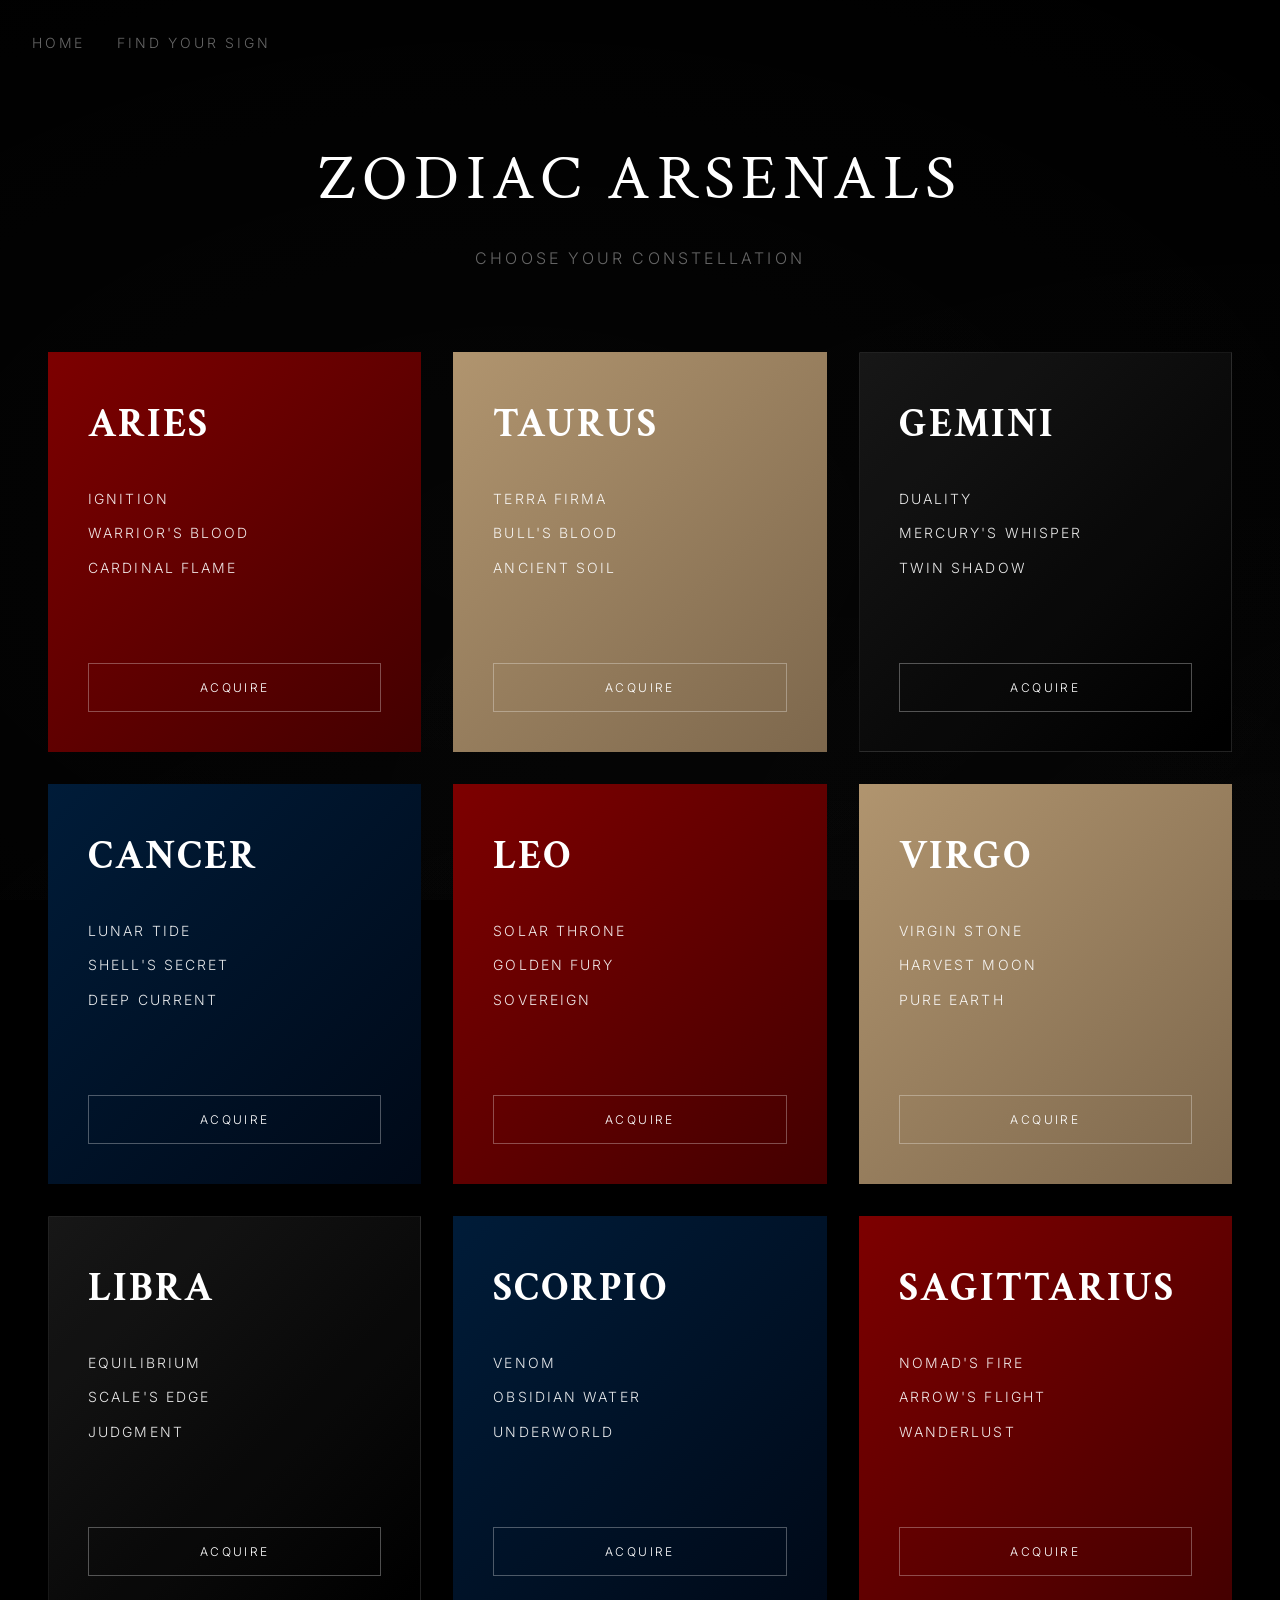
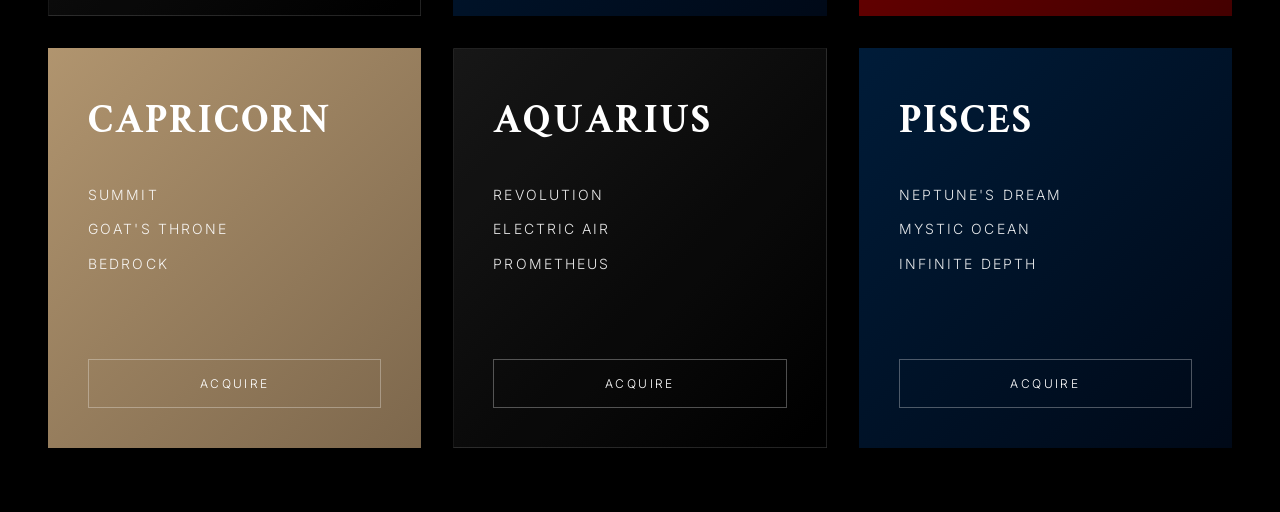
==== shop.html @ d127a18e "Refactor index.html, main.js, and style.css to enhance the SKAR website. Updated meta tags for SEO, " ====
<!DOCTYPE html>
<html lang="en">
<head>
    <meta charset="UTF-8">
    <meta name="viewport" content="width=device-width, initial-scale=1.0">
    <title>SKAR — Shop Zodiac Bundles</title>
    <meta name="description" content="All 12 zodiac arsenals. Choose your destiny.">
    <link rel="icon" type="image/svg+xml" href="/favicon.svg">
    <link rel="stylesheet" href="style.css">
    <link rel="preconnect" href="https://fonts.googleapis.com">
    <link rel="preconnect" href="https://fonts.gstatic.com" crossorigin>
    <link href="https://fonts.googleapis.com/css2?family=Crimson+Text:wght@400;600;700&family=Inter:wght@100;200;300;400;500&display=swap" rel="stylesheet">
    <style>
        /* Page-specific styles */
        .shop-section {
            position: relative;
            min-height: 100vh;
            padding: 8rem 3rem 4rem;
            z-index: 2;
        }
        
        .shop-header {
            text-align: center;
            margin-bottom: 5rem;
            opacity: 0;
            animation: fadeInUp 1s ease 0.5s forwards;
        }
        
        .shop-title {
            font-family: var(--serif);
            font-size: clamp(2.5rem, 5vw, 4rem);
            font-weight: 400;
            letter-spacing: 0.1em;
            margin-bottom: 1rem;
        }
        
        .shop-subtitle {
            font-family: var(--sans);
            font-size: 1rem;
            font-weight: 300;
            color: var(--gray-muted);
            letter-spacing: 0.2em;
            text-transform: uppercase;
        }
        
        .zodiac-grid {
            display: grid;
            grid-template-columns: repeat(auto-fit, minmax(280px, 1fr));
            gap: 2rem;
            max-width: 1200px;
            margin: 0 auto;
        }
        
        .zodiac-card {
            position: relative;
            height: 400px;
            cursor: pointer;
            overflow: hidden;
            transition: var(--transition-medium);
            opacity: 0;
            animation: fadeInUp 1s ease forwards;
            animation-delay: calc(var(--index) * 0.05s);
        }
        
        /* Set animation delays */
        .zodiac-card:nth-child(1) { --index: 1; }
        .zodiac-card:nth-child(2) { --index: 2; }
        .zodiac-card:nth-child(3) { --index: 3; }
        .zodiac-card:nth-child(4) { --index: 4; }
        .zodiac-card:nth-child(5) { --index: 5; }
        .zodiac-card:nth-child(6) { --index: 6; }
        .zodiac-card:nth-child(7) { --index: 7; }
        .zodiac-card:nth-child(8) { --index: 8; }
        .zodiac-card:nth-child(9) { --index: 9; }
        .zodiac-card:nth-child(10) { --index: 10; }
        .zodiac-card:nth-child(11) { --index: 11; }
        .zodiac-card:nth-child(12) { --index: 12; }
        
        .zodiac-card:hover {
            transform: translateY(-10px);
        }
        
        .card-background {
            position: absolute;
            top: 0;
            left: 0;
            width: 100%;
            height: 100%;
            opacity: 0.9;
            transition: var(--transition-medium);
        }
        
        .zodiac-card:hover .card-background {
            opacity: 1;
        }
        
        .card-glow {
            position: absolute;
            top: 0;
            left: 0;
            width: 100%;
            height: 100%;
            opacity: 0;
            box-shadow: inset 0 0 50px rgba(255,255,255,0.1);
            transition: var(--transition-medium);
            pointer-events: none;
        }
        
        .zodiac-card:hover .card-glow {
            opacity: 1;
        }
        
        .card-content {
            position: relative;
            z-index: 2;
            height: 100%;
            display: flex;
            flex-direction: column;
            padding: 2.5rem;
            color: var(--white-pure);
        }
        
        .sign-name {
            font-family: var(--serif);
            font-size: 2.5rem;
            font-weight: 700;
            letter-spacing: 0.05em;
            margin-bottom: 2rem;
        }
        
        .scent-list {
            flex: 1;
            display: flex;
            flex-direction: column;
            gap: 0.75rem;
            margin-bottom: 2rem;
        }
        
        .scent-item {
            font-family: var(--sans);
            font-size: 0.875rem;
            font-weight: 300;
            letter-spacing: 0.15em;
            text-transform: uppercase;
            opacity: 0.9;
        }
        
        .acquire-button {
            background: transparent;
            border: 1px solid rgba(255,255,255,0.3);
            color: var(--white-pure);
            padding: 1rem 2rem;
            font-family: var(--sans);
            font-size: 0.75rem;
            font-weight: 300;
            letter-spacing: 0.2em;
            text-transform: uppercase;
            cursor: pointer;
            transition: var(--transition-fast);
            align-self: stretch;
        }
        
        .acquire-button:hover {
            background: rgba(255,255,255,0.1);
            border-color: rgba(255,255,255,0.5);
        }
        
        /* Element-specific card styles */
        .fire-card .card-background {
            background: linear-gradient(135deg, var(--fire-red) 0%, #4B0000 100%);
        }
        
        .earth-card .card-background {
            background: linear-gradient(135deg, var(--earth-nude) 0%, #8B7355 100%);
        }
        
        .air-card .card-background {
            background: linear-gradient(135deg, #1a1a1a 0%, var(--black-pure) 100%);
            border: 1px solid rgba(255,255,255,0.1);
        }
        
        .water-card .card-background {
            background: linear-gradient(135deg, var(--water-blue) 0%, #000A1A 100%);
        }
        
        /* Navigation */
        .nav-links {
            position: fixed;
            top: 2rem;
            left: 2rem;
            z-index: 10;
            display: flex;
            gap: 2rem;
        }
        
        .nav-link {
            font-family: var(--sans);
            font-size: 0.875rem;
            font-weight: 300;
            letter-spacing: 0.2em;
            text-transform: uppercase;
            color: var(--gray-muted);
            text-decoration: none;
            transition: var(--transition-fast);
        }
        
        .nav-link:hover {
            color: var(--white-pure);
        }
        
        @media (max-width: 768px) {
            .shop-section {
                padding: 6rem 1.5rem 3rem;
            }
            
            .zodiac-grid {
                grid-template-columns: 1fr;
                gap: 1.5rem;
            }
            
            .nav-links {
                flex-direction: column;
                gap: 1rem;
            }
        }
    </style>
</head>
<body>
    <!-- Smoke Texture Background -->
    <div class="smoke-container">
        <div class="smoke-layer smoke-1"></div>
        <div class="smoke-layer smoke-2"></div>
        <div class="smoke-layer smoke-3"></div>
        <div class="smoke-layer smoke-4"></div>
    </div>
    
    <!-- Secret Society Symbol -->
    <div class="secret-symbol" aria-hidden="true">
        <svg viewBox="0 0 100 100" xmlns="http://www.w3.org/2000/svg">
            <circle cx="50" cy="50" r="45" fill="none" stroke="currentColor" stroke-width="0.5" opacity="0.1"/>
            <polygon points="50,20 65,40 60,65 40,65 35,40" fill="none" stroke="currentColor" stroke-width="0.5" opacity="0.1"/>
        </svg>
    </div>
    
    <!-- Navigation -->
    <nav class="nav-links">
        <a href="index.html" class="nav-link">HOME</a>
        <a href="birth-date.html" class="nav-link">FIND YOUR SIGN</a>
    </nav>
    
    <!-- Shop Section -->
    <section class="shop-section">
        <div class="shop-header">
            <h1 class="shop-title">ZODIAC ARSENALS</h1>
            <p class="shop-subtitle">Choose your constellation</p>
        </div>
        
        <div class="zodiac-grid" id="zodiacGrid">
            <!-- Cards will be dynamically generated -->
        </div>
    </section>
    
    <script src="zodiac.js"></script>
    <script>
        // Generate zodiac cards
        const gridContainer = document.getElementById('zodiacGrid');
        const signOrder = ['aries', 'taurus', 'gemini', 'cancer', 'leo', 'virgo', 
                          'libra', 'scorpio', 'sagittarius', 'capricorn', 'aquarius', 'pisces'];
        
        signOrder.forEach((signKey, index) => {
            const data = zodiacData[signKey];
            
            const card = document.createElement('article');
            card.className = `zodiac-card ${data.element}-card`;
            card.innerHTML = `
                <div class="card-background"></div>
                <div class="card-glow"></div>
                <div class="card-content">
                    <h2 class="sign-name">${data.name}</h2>
                    <div class="scent-list">
                        ${data.scents.map(scent => `<p class="scent-item">${scent}</p>`).join('')}
                    </div>
                    <button class="acquire-button" data-sign="${signKey}">ACQUIRE</button>
                </div>
            `;
            
            gridContainer.appendChild(card);
        });
        
        // Add click handlers
        document.querySelectorAll('.acquire-button').forEach(button => {
            button.addEventListener('click', (e) => {
                e.stopPropagation();
                const sign = e.target.dataset.sign;
                const data = zodiacData[sign];
                
                // Store bundle data
                sessionStorage.setItem('selectedBundle', JSON.stringify({
                    sign: data.name,
                    scents: data.scents,
                    element: data.element,
                    elementColor: data.elementColor
                }));
                
                // Transition to checkout
                document.body.style.opacity = '0';
                setTimeout(() => {
                    window.location.href = 'checkout.html';
                }, 500);
            });
        });
        
        // Add card click handlers for more info
        document.querySelectorAll('.zodiac-card').forEach((card, index) => {
            card.addEventListener('click', (e) => {
                if (!e.target.classList.contains('acquire-button')) {
                    // Add a subtle glitch effect
                    card.style.animation = 'glitchActive 0.3s ease';
                    setTimeout(() => {
                        card.style.animation = '';
                    }, 300);
                }
            });
        });
        
        // Enhanced smoke parallax
        let mouseX = 0;
        let mouseY = 0;
        let currentX = 0;
        let currentY = 0;
        
        document.addEventListener('mousemove', (e) => {
            mouseX = (e.clientX / window.innerWidth - 0.5) * 2;
            mouseY = (e.clientY / window.innerHeight - 0.5) * 2;
        });
        
        function animateSmoke() {
            currentX += (mouseX - currentX) * 0.05;
            currentY += (mouseY - currentY) * 0.05;
            
            const smokeLayers = document.querySelectorAll('.smoke-layer');
            smokeLayers.forEach((layer, index) => {
                const speed = (index + 1) * 10;
                const x = currentX * speed;
                const y = currentY * speed;
                
                layer.style.transform = `translate(${x}px, ${y}px)`;
            });
            
            requestAnimationFrame(animateSmoke);
        }
        
        animateSmoke();
    </script>
</body>
</html>
---- style.css ----
/* Reset and Base */
* {
    margin: 0;
    padding: 0;
    box-sizing: border-box;
}

:root {
    /* Core Colors */
    --black-pure: #000000;
    --black-matte: #0a0a0a;
    --white-pure: #ffffff;
    --gray-muted: #666666;
    --gray-dark: #1a1a1a;
    
    /* Element Accent Colors */
    --fire-red: #8B0000;
    --earth-nude: #C4A57B;
    --air-black: #0a0a0a;
    --water-blue: #001F3F;
    
    /* Typography */
    --serif: 'Crimson Text', Georgia, serif;
    --sans: 'Inter', -apple-system, BlinkMacSystemFont, sans-serif;
    
    /* Transitions */
    --transition-slow: all 0.8s cubic-bezier(0.25, 0.46, 0.45, 0.94);
    --transition-medium: all 0.5s cubic-bezier(0.25, 0.46, 0.45, 0.94);
    --transition-fast: all 0.3s cubic-bezier(0.25, 0.46, 0.45, 0.94);
}

html, body {
    width: 100%;
    min-height: 100vh;
    overflow-x: hidden;
}

body {
    background: var(--black-pure);
    color: var(--white-pure);
    font-family: var(--sans);
    font-weight: 300;
    line-height: 1.6;
    -webkit-font-smoothing: antialiased;
    -moz-osx-font-smoothing: grayscale;
}

/* Smoke Background - Enhanced */
.smoke-container {
    position: fixed;
    top: 0;
    left: 0;
    width: 100%;
    height: 100%;
    overflow: hidden;
    z-index: 1;
    pointer-events: none;
}

.smoke-layer {
    position: absolute;
    width: 200%;
    height: 200%;
    background-repeat: no-repeat;
    background-position: center;
    mix-blend-mode: screen;
}

.smoke-1 {
    background: radial-gradient(ellipse at 20% 30%, rgba(255,255,255,0.02) 0%, transparent 40%);
    animation: smokeMove1 60s ease-in-out infinite;
}

.smoke-2 {
    background: radial-gradient(ellipse at 80% 70%, rgba(255,255,255,0.015) 0%, transparent 50%);
    animation: smokeMove2 80s ease-in-out infinite;
}

.smoke-3 {
    background: radial-gradient(ellipse at 50% 50%, rgba(255,255,255,0.01) 0%, transparent 60%);
    animation: smokeMove3 100s ease-in-out infinite;
}

.smoke-4 {
    background: radial-gradient(ellipse at 30% 80%, rgba(255,255,255,0.02) 0%, transparent 45%);
    animation: smokeMove4 120s ease-in-out infinite;
}

@keyframes smokeMove1 {
    0%, 100% { 
        transform: translate(-20%, -20%) scale(1) rotate(0deg);
        opacity: 0.03;
    }
    25% { 
        transform: translate(10%, -30%) scale(1.2) rotate(90deg);
        opacity: 0.05;
    }
    50% { 
        transform: translate(-30%, 10%) scale(0.9) rotate(180deg);
        opacity: 0.04;
    }
    75% { 
        transform: translate(5%, 5%) scale(1.1) rotate(270deg);
        opacity: 0.03;
    }
}

@keyframes smokeMove2 {
    0%, 100% { 
        transform: translate(20%, 20%) scale(1.1) rotate(45deg);
        opacity: 0.04;
    }
    50% { 
        transform: translate(-20%, 30%) scale(0.95) rotate(225deg);
        opacity: 0.03;
    }
}

@keyframes smokeMove3 {
    0%, 100% { 
        transform: translate(0%, 0%) scale(1) rotate(0deg);
        opacity: 0.02;
    }
    33% { 
        transform: translate(20%, -20%) scale(1.15) rotate(120deg);
        opacity: 0.04;
    }
    66% { 
        transform: translate(-10%, 20%) scale(0.85) rotate(240deg);
        opacity: 0.03;
    }
}

@keyframes smokeMove4 {
    0%, 100% { 
        transform: translate(-10%, 10%) scale(1.05) rotate(30deg);
        opacity: 0.025;
    }
    50% { 
        transform: translate(15%, -15%) scale(0.95) rotate(210deg);
        opacity: 0.035;
    }
}

/* Secret Society Symbol */
.secret-symbol {
    position: fixed;
    top: 50%;
    left: 50%;
    transform: translate(-50%, -50%);
    width: 500px;
    height: 500px;
    z-index: 0;
    opacity: 0.03;
    animation: symbolRotate 300s linear infinite;
    pointer-events: none;
}

.secret-symbol svg {
    width: 100%;
    height: 100%;
    color: var(--white-pure);
}

@keyframes symbolRotate {
    from { transform: translate(-50%, -50%) rotate(0deg); }
    to { transform: translate(-50%, -50%) rotate(360deg); }
}

/* Header */
.main-header {
    position: fixed;
    top: 0;
    left: 0;
    width: 100%;
    z-index: 1000;
    background: linear-gradient(to bottom, rgba(0,0,0,0.9) 0%, transparent 100%);
    backdrop-filter: blur(10px);
    -webkit-backdrop-filter: blur(10px);
}

.nav-container {
    display: flex;
    justify-content: space-between;
    align-items: center;
    padding: 2rem 3rem;
}

.nav-left, .nav-right {
    flex: 1;
    display: flex;
    align-items: center;
    gap: 2rem;
}

.nav-right {
    justify-content: flex-end;
}

.nav-center {
    flex: 0 0 auto;
}

/* Logo */
.logo {
    font-family: var(--serif);
    font-size: 2rem;
    font-weight: 400;
    letter-spacing: 0.3em;
    color: var(--white-pure);
    text-decoration: none;
    transition: var(--transition-fast);
}

.logo:hover {
    opacity: 0.7;
}

/* Menu Toggle */
.menu-toggle {
    background: none;
    border: none;
    cursor: pointer;
    width: 24px;
    height: 16px;
    position: relative;
    transition: var(--transition-fast);
}

.menu-toggle span {
    position: absolute;
    left: 0;
    width: 100%;
    height: 1px;
    background: var(--white-pure);
    transition: var(--transition-fast);
}

.menu-toggle span:first-child {
    top: 0;
}

.menu-toggle span:last-child {
    bottom: 0;
}

.menu-toggle:hover span {
    background: var(--gray-muted);
}

/* Search & Cart Toggles */
.search-toggle,
.cart-toggle {
    background: none;
    border: none;
    cursor: pointer;
    color: var(--white-pure);
    position: relative;
    transition: var(--transition-fast);
}

.search-toggle:hover,
.cart-toggle:hover {
    color: var(--gray-muted);
}

.cart-count {
    position: absolute;
    top: -8px;
    right: -8px;
    background: var(--white-pure);
    color: var(--black-pure);
    font-size: 0.625rem;
    font-weight: 500;
    width: 16px;
    height: 16px;
    border-radius: 50%;
    display: flex;
    align-items: center;
    justify-content: center;
    opacity: 0;
    transition: var(--transition-fast);
}

.cart-count:not(:empty) {
    opacity: 1;
}

/* Hero Section */
.hero-section {
    position: relative;
    min-height: 100vh;
    display: flex;
    align-items: center;
    justify-content: center;
    z-index: 2;
}

.hero-content {
    text-align: center;
    padding: 2rem;
}

.hero-title {
    font-family: var(--serif);
    font-size: clamp(3rem, 8vw, 7rem);
    font-weight: 600;
    line-height: 1;
    letter-spacing: 0.05em;
    margin-bottom: 1.5rem;
    opacity: 0;
    animation: fadeInUp 1.5s ease 0.5s forwards;
    position: relative;
}

.hero-subtitle {
    font-family: var(--sans);
    font-size: clamp(0.875rem, 1.5vw, 1.25rem);
    font-weight: 200;
    letter-spacing: 0.3em;
    text-transform: uppercase;
    color: var(--gray-muted);
    opacity: 0;
    animation: fadeInUp 1.5s ease 0.8s forwards;
}

/* Glitch Effect */
.glitch {
    position: relative;
}

.glitch::before,
.glitch::after {
    content: attr(data-text);
    position: absolute;
    top: 0;
    left: 0;
    width: 100%;
    height: 100%;
}

.glitch::before {
    animation: glitchTop 0.5s infinite;
    clip-path: polygon(0 0, 100% 0, 100% 33%, 0 33%);
    opacity: 0;
}

.glitch::after {
    animation: glitchBottom 0.5s infinite;
    clip-path: polygon(0 67%, 100% 67%, 100% 100%, 0 100%);
    opacity: 0;
}

@keyframes glitchTop {
    0%, 90% { opacity: 0; }
    90.1%, 90.3% { 
        opacity: 0.8; 
        transform: translate(-2px, -2px); 
        text-shadow: -2px 0 var(--fire-red);
    }
    90.4%, 100% { opacity: 0; }
}

@keyframes glitchBottom {
    0%, 90% { opacity: 0; }
    90.1%, 90.3% { 
        opacity: 0.8; 
        transform: translate(2px, 2px); 
        text-shadow: 2px 0 var(--water-blue);
    }
    90.4%, 100% { opacity: 0; }
}

/* Collection Section */
.collection-section {
    position: relative;
    z-index: 2;
    padding: 6rem 3rem;
}

.collection-header {
    text-align: center;
    margin-bottom: 5rem;
    opacity: 0;
    animation: fadeInUp 1s ease forwards;
}

.section-title {
    font-family: var(--serif);
    font-size: clamp(2rem, 4vw, 3.5rem);
    font-weight: 400;
    letter-spacing: 0.1em;
    margin-bottom: 1rem;
}

.section-subtitle {
    font-family: var(--sans);
    font-size: 1rem;
    font-weight: 200;
    color: var(--gray-muted);
    letter-spacing: 0.2em;
}

/* Product Grid */
.product-grid {
    display: grid;
    grid-template-columns: repeat(auto-fit, minmax(300px, 1fr));
    gap: 3rem;
    max-width: 1400px;
    margin: 0 auto;
}

.product-card {
    position: relative;
    background: var(--black-matte);
    border: 1px solid rgba(255,255,255,0.05);
    overflow: hidden;
    cursor: pointer;
    transition: var(--transition-medium);
    opacity: 0;
    animation: fadeInUp 1s ease forwards;
    animation-delay: calc(var(--index) * 0.1s);
}

.product-card:nth-child(1) { --index: 1; }
.product-card:nth-child(2) { --index: 2; }
.product-card:nth-child(3) { --index: 3; }
.product-card:nth-child(4) { --index: 4; }

.product-card:hover {
    transform: translateY(-10px);
    border-color: rgba(255,255,255,0.2);
}

.product-image-container {
    position: relative;
    width: 100%;
    padding-bottom: 125%;
    overflow: hidden;
}

.product-image {
    position: absolute;
    top: 0;
    left: 0;
    width: 100%;
    height: 100%;
    transition: var(--transition-slow);
}

.product-overlay {
    position: absolute;
    top: 0;
    left: 0;
    width: 100%;
    height: 100%;
    background: rgba(0,0,0,0.8);
    display: flex;
    align-items: center;
    justify-content: center;
    opacity: 0;
    transition: var(--transition-medium);
}

.product-card:hover .product-overlay {
    opacity: 1;
}

.product-card:hover .product-image {
    transform: scale(1.1);
}

.quick-view {
    font-family: var(--sans);
    font-size: 0.875rem;
    font-weight: 300;
    letter-spacing: 0.3em;
    color: var(--white-pure);
    padding: 1rem 2rem;
    border: 1px solid var(--white-pure);
    background: transparent;
    cursor: pointer;
    transition: var(--transition-fast);
}

.quick-view:hover {
    background: var(--white-pure);
    color: var(--black-pure);
}

.product-info {
    padding: 2rem;
    text-align: center;
}

.product-name {
    font-family: var(--serif);
    font-size: 1.75rem;
    font-weight: 400;
    letter-spacing: 0.1em;
    margin-bottom: 0.5rem;
}

.product-subtitle {
    font-family: var(--sans);
    font-size: 0.875rem;
    font-weight: 200;
    color: var(--gray-muted);
    font-style: italic;
    margin-bottom: 1rem;
}

.product-price {
    font-family: var(--sans);
    font-size: 1.125rem;
    font-weight: 300;
    letter-spacing: 0.1em;
}

/* Element Accents */
.element-accent {
    position: absolute;
    bottom: 0;
    left: 0;
    width: 100%;
    height: 2px;
    opacity: 0;
    transition: var(--transition-medium);
}

.product-card:hover .element-accent {
    opacity: 1;
}

.element-accent.fire {
    background: linear-gradient(90deg, transparent 0%, var(--fire-red) 50%, transparent 100%);
}

.element-accent.earth {
    background: linear-gradient(90deg, transparent 0%, var(--earth-nude) 50%, transparent 100%);
}

.element-accent.air {
    background: linear-gradient(90deg, transparent 0%, var(--white-pure) 50%, transparent 100%);
}

.element-accent.water {
    background: linear-gradient(90deg, transparent 0%, var(--water-blue) 50%, transparent 100%);
}

/* Buttons - White Outline with Glow */
button {
    font-family: var(--sans);
    cursor: pointer;
}

.exclusive-button,
.checkout-button {
    background: transparent;
    border: 1px solid var(--white-pure);
    color: var(--white-pure);
    padding: 1.25rem 3rem;
    font-size: 0.875rem;
    font-weight: 300;
    letter-spacing: 0.2em;
    text-transform: uppercase;
    position: relative;
    overflow: hidden;
    transition: var(--transition-medium);
}

.button-glow {
    position: absolute;
    top: 50%;
    left: 50%;
    transform: translate(-50%, -50%);
    width: 0;
    height: 0;
    background: radial-gradient(circle, rgba(255,255,255,0.3) 0%, transparent 70%);
    opacity: 0;
    transition: var(--transition-slow);
    pointer-events: none;
}

.exclusive-button:hover .button-glow,
.checkout-button:hover .button-glow {
    width: 300%;
    height: 300%;
    opacity: 1;
}

.exclusive-button:hover,
.checkout-button:hover {
    transform: translateY(-2px);
    box-shadow: 0 10px 30px rgba(255,255,255,0.1);
}

.exclusive-button:active,
.checkout-button:active {
    transform: translateY(0) scale(0.98);
}

/* Exclusive Section */
.exclusive-section {
    position: relative;
    z-index: 2;
    padding: 8rem 3rem;
    text-align: center;
    background: linear-gradient(to bottom, transparent 0%, rgba(0,0,0,0.5) 50%, transparent 100%);
}

.exclusive-content {
    max-width: 600px;
    margin: 0 auto;
    opacity: 0;
    animation: fadeInUp 1s ease forwards;
}

.exclusive-title {
    font-family: var(--serif);
    font-size: clamp(2.5rem, 5vw, 4rem);
    font-weight: 400;
    letter-spacing: 0.2em;
    margin-bottom: 1.5rem;
}

.exclusive-text {
    font-family: var(--sans);
    font-size: 1.125rem;
    font-weight: 200;
    color: var(--gray-muted);
    margin-bottom: 3rem;
    font-style: italic;
}

/* Zodiac CTA Section */
.zodiac-cta-section {
    position: relative;
    z-index: 2;
    padding: 6rem 3rem;
    text-align: center;
    background: linear-gradient(to bottom, transparent 0%, rgba(0,0,0,0.3) 50%, transparent 100%);
}

.zodiac-cta-content {
    max-width: 600px;
    margin: 0 auto;
    opacity: 0;
    animation: fadeInUp 1s ease forwards;
}

.zodiac-cta-title {
    font-family: var(--serif);
    font-size: clamp(2rem, 4vw, 3rem);
    font-weight: 400;
    letter-spacing: 0.15em;
    margin-bottom: 1rem;
}

.zodiac-cta-text {
    font-family: var(--sans);
    font-size: 1rem;
    font-weight: 200;
    color: var(--gray-muted);
    margin-bottom: 2.5rem;
    font-style: italic;
}

.zodiac-cta-button {
    display: inline-block;
    background: transparent;
    border: 1px solid var(--white-pure);
    color: var(--white-pure);
    padding: 1.25rem 3rem;
    font-family: var(--sans);
    font-size: 0.875rem;
    font-weight: 300;
    letter-spacing: 0.2em;
    text-transform: uppercase;
    text-decoration: none;
    position: relative;
    overflow: hidden;
    transition: var(--transition-medium);
}

.zodiac-cta-button:hover {
    transform: translateY(-2px);
    box-shadow: 0 10px 30px rgba(255,255,255,0.1);
}

.zodiac-cta-button:hover .button-glow {
    width: 300%;
    height: 300%;
    opacity: 1;
}

.zodiac-cta-button:active {
    transform: translateY(0) scale(0.98);
}

/* Footer */
.main-footer {
    position: relative;
    z-index: 2;
    background: var(--black-matte);
    border-top: 1px solid rgba(255,255,255,0.05);
    padding: 4rem 3rem 2rem;
}

.footer-content {
    max-width: 1400px;
    margin: 0 auto;
    display: grid;
    grid-template-columns: repeat(auto-fit, minmax(250px, 1fr));
    gap: 3rem;
}

.footer-title {
    font-family: var(--serif);
    font-size: 1.25rem;
    font-weight: 400;
    letter-spacing: 0.1em;
    margin-bottom: 1.5rem;
}

.footer-links {
    list-style: none;
}

.footer-links li {
    margin-bottom: 0.75rem;
}

.footer-links a {
    color: var(--gray-muted);
    text-decoration: none;
    font-size: 0.875rem;
    font-weight: 300;
    letter-spacing: 0.05em;
    transition: var(--transition-fast);
}

.footer-links a:hover {
    color: var(--white-pure);
}

.footer-cryptic {
    font-family: var(--sans);
    font-size: 0.875rem;
    font-weight: 200;
    letter-spacing: 0.3em;
    color: var(--gray-muted);
    text-align: center;
}

/* Cart Sidebar */
.cart-sidebar {
    position: fixed;
    top: 0;
    right: -400px;
    width: 400px;
    height: 100%;
    background: var(--black-matte);
    border-left: 1px solid rgba(255,255,255,0.1);
    z-index: 1001;
    transition: var(--transition-medium);
    display: flex;
    flex-direction: column;
}

.cart-sidebar.active {
    right: 0;
}

.cart-header {
    padding: 2rem;
    border-bottom: 1px solid rgba(255,255,255,0.05);
    display: flex;
    justify-content: space-between;
    align-items: center;
}

.cart-title {
    font-family: var(--serif);
    font-size: 1.5rem;
    font-weight: 400;
    letter-spacing: 0.1em;
}

.cart-close {
    background: none;
    border: none;
    cursor: pointer;
    width: 24px;
    height: 24px;
    position: relative;
}

.cart-close span {
    position: absolute;
    left: 50%;
    top: 50%;
    width: 20px;
    height: 1px;
    background: var(--white-pure);
    transition: var(--transition-fast);
}

.cart-close span:first-child {
    transform: translate(-50%, -50%) rotate(45deg);
}

.cart-close span:last-child {
    transform: translate(-50%, -50%) rotate(-45deg);
}

.cart-close:hover span {
    background: var(--gray-muted);
}

.cart-items {
    flex: 1;
    padding: 2rem;
    overflow-y: auto;
}

.cart-empty {
    text-align: center;
    color: var(--gray-muted);
    font-style: italic;
}

.cart-footer {
    padding: 2rem;
    border-top: 1px solid rgba(255,255,255,0.05);
}

/* Menu Sidebar */
.menu-sidebar {
    position: fixed;
    top: 0;
    left: -400px;
    width: 400px;
    height: 100%;
    background: var(--black-matte);
    border-right: 1px solid rgba(255,255,255,0.1);
    z-index: 1001;
    transition: var(--transition-medium);
    display: flex;
    align-items: center;
    justify-content: center;
}

.menu-sidebar.active {
    left: 0;
}

.menu-nav {
    text-align: center;
}

.menu-link {
    display: block;
    font-family: var(--serif);
    font-size: 2rem;
    font-weight: 400;
    color: var(--white-pure);
    text-decoration: none;
    margin: 2rem 0;
    letter-spacing: 0.1em;
    transition: var(--transition-fast);
    position: relative;
}

.menu-link::after {
    content: '';
    position: absolute;
    bottom: -5px;
    left: 50%;
    transform: translateX(-50%);
    width: 0;
    height: 1px;
    background: var(--white-pure);
    transition: var(--transition-fast);
}

.menu-link:hover::after {
    width: 100%;
}

/* Animations */
@keyframes fadeInUp {
    from {
        opacity: 0;
        transform: translateY(30px);
    }
    to {
        opacity: 1;
        transform: translateY(0);
    }
}

/* Responsive */
@media (max-width: 768px) {
    .nav-container {
        padding: 1.5rem 1.5rem;
    }
    
    .logo {
        font-size: 1.5rem;
    }
    
    .hero-title {
        font-size: clamp(2.5rem, 10vw, 5rem);
    }
    
    .collection-section {
        padding: 4rem 1.5rem;
    }
    
    .product-grid {
        grid-template-columns: 1fr;
        gap: 2rem;
    }
    
    .cart-sidebar,
    .menu-sidebar {
        width: 100%;
        right: -100%;
        left: auto;
    }
    
    .menu-sidebar {
        left: -100%;
        right: auto;
    }
    
    .cart-sidebar.active {
        right: 0;
    }
    
    .menu-sidebar.active {
        left: 0;
    }
}

/* Selection */
::selection {
    background: rgba(255,255,255,0.1);
    color: var(--white-pure);
}

/* Scrollbar */
::-webkit-scrollbar {
    width: 8px;
}

::-webkit-scrollbar-track {
    background: var(--black-pure);
}

::-webkit-scrollbar-thumb {
    background: var(--gray-dark);
    border-radius: 4px;
}

::-webkit-scrollbar-thumb:hover {
    background: var(--gray-muted);
}
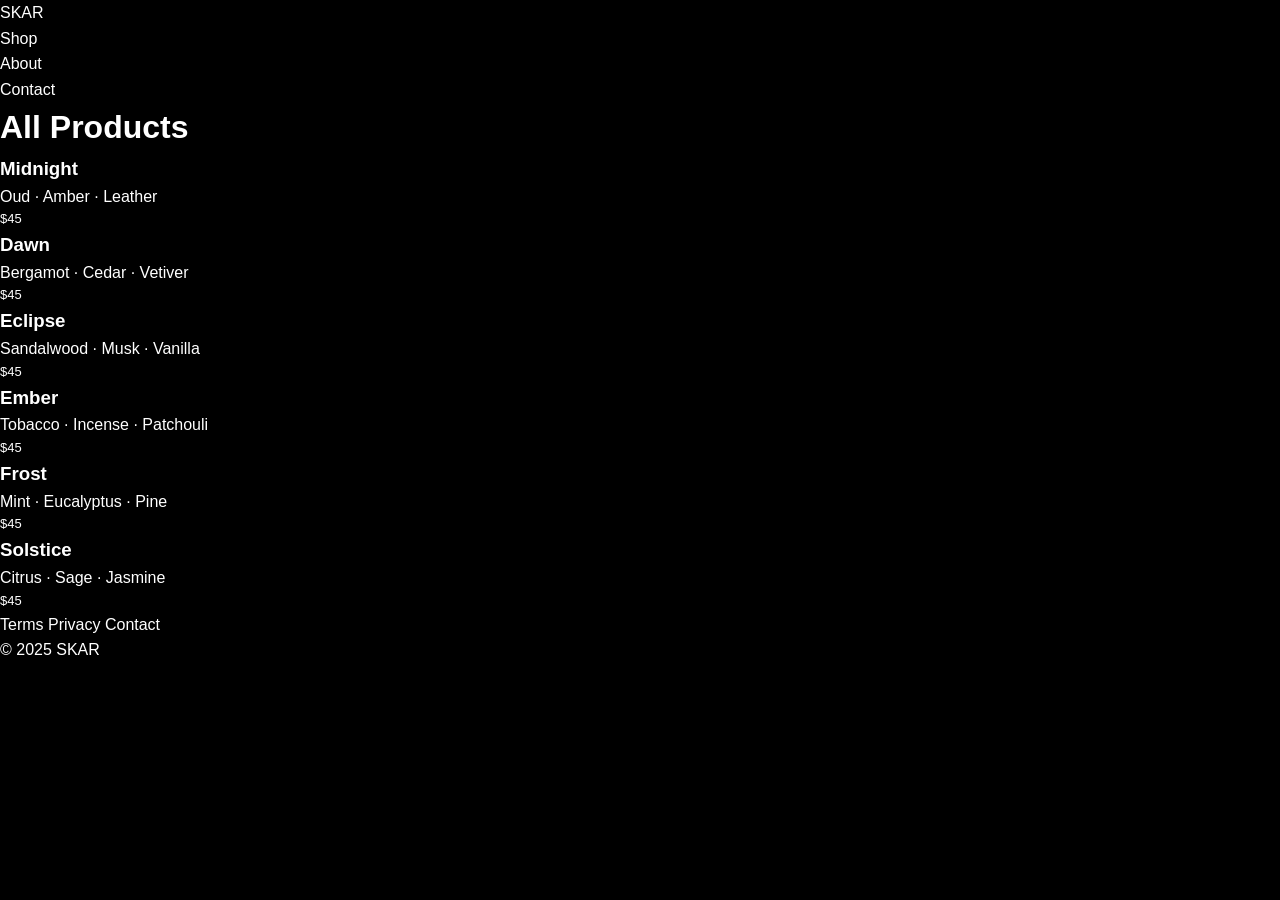
==== commit 185ee966: "Push Signed-off-by: Mostafa Dahab <mostafa@dahab.io>" ====
--- a/shop.html
+++ b/shop.html
@@ -3,356 +3,93 @@
 <head>
     <meta charset="UTF-8">
     <meta name="viewport" content="width=device-width, initial-scale=1.0">
-    <title>SKAR — Shop Zodiac Bundles</title>
-    <meta name="description" content="All 12 zodiac arsenals. Choose your destiny.">
-    <link rel="icon" type="image/svg+xml" href="/favicon.svg">
+    <title>Shop — SKAR</title>
     <link rel="stylesheet" href="style.css">
-    <link rel="preconnect" href="https://fonts.googleapis.com">
-    <link rel="preconnect" href="https://fonts.gstatic.com" crossorigin>
-    <link href="https://fonts.googleapis.com/css2?family=Crimson+Text:wght@400;600;700&family=Inter:wght@100;200;300;400;500&display=swap" rel="stylesheet">
-    <style>
-        /* Page-specific styles */
-        .shop-section {
-            position: relative;
-            min-height: 100vh;
-            padding: 8rem 3rem 4rem;
-            z-index: 2;
-        }
-        
-        .shop-header {
-            text-align: center;
-            margin-bottom: 5rem;
-            opacity: 0;
-            animation: fadeInUp 1s ease 0.5s forwards;
-        }
-        
-        .shop-title {
-            font-family: var(--serif);
-            font-size: clamp(2.5rem, 5vw, 4rem);
-            font-weight: 400;
-            letter-spacing: 0.1em;
-            margin-bottom: 1rem;
-        }
-        
-        .shop-subtitle {
-            font-family: var(--sans);
-            font-size: 1rem;
-            font-weight: 300;
-            color: var(--gray-muted);
-            letter-spacing: 0.2em;
-            text-transform: uppercase;
-        }
-        
-        .zodiac-grid {
-            display: grid;
-            grid-template-columns: repeat(auto-fit, minmax(280px, 1fr));
-            gap: 2rem;
-            max-width: 1200px;
-            margin: 0 auto;
-        }
-        
-        .zodiac-card {
-            position: relative;
-            height: 400px;
-            cursor: pointer;
-            overflow: hidden;
-            transition: var(--transition-medium);
-            opacity: 0;
-            animation: fadeInUp 1s ease forwards;
-            animation-delay: calc(var(--index) * 0.05s);
-        }
-        
-        /* Set animation delays */
-        .zodiac-card:nth-child(1) { --index: 1; }
-        .zodiac-card:nth-child(2) { --index: 2; }
-        .zodiac-card:nth-child(3) { --index: 3; }
-        .zodiac-card:nth-child(4) { --index: 4; }
-        .zodiac-card:nth-child(5) { --index: 5; }
-        .zodiac-card:nth-child(6) { --index: 6; }
-        .zodiac-card:nth-child(7) { --index: 7; }
-        .zodiac-card:nth-child(8) { --index: 8; }
-        .zodiac-card:nth-child(9) { --index: 9; }
-        .zodiac-card:nth-child(10) { --index: 10; }
-        .zodiac-card:nth-child(11) { --index: 11; }
-        .zodiac-card:nth-child(12) { --index: 12; }
-        
-        .zodiac-card:hover {
-            transform: translateY(-10px);
-        }
-        
-        .card-background {
-            position: absolute;
-            top: 0;
-            left: 0;
-            width: 100%;
-            height: 100%;
-            opacity: 0.9;
-            transition: var(--transition-medium);
-        }
-        
-        .zodiac-card:hover .card-background {
-            opacity: 1;
-        }
-        
-        .card-glow {
-            position: absolute;
-            top: 0;
-            left: 0;
-            width: 100%;
-            height: 100%;
-            opacity: 0;
-            box-shadow: inset 0 0 50px rgba(255,255,255,0.1);
-            transition: var(--transition-medium);
-            pointer-events: none;
-        }
-        
-        .zodiac-card:hover .card-glow {
-            opacity: 1;
-        }
-        
-        .card-content {
-            position: relative;
-            z-index: 2;
-            height: 100%;
-            display: flex;
-            flex-direction: column;
-            padding: 2.5rem;
-            color: var(--white-pure);
-        }
-        
-        .sign-name {
-            font-family: var(--serif);
-            font-size: 2.5rem;
-            font-weight: 700;
-            letter-spacing: 0.05em;
-            margin-bottom: 2rem;
-        }
-        
-        .scent-list {
-            flex: 1;
-            display: flex;
-            flex-direction: column;
-            gap: 0.75rem;
-            margin-bottom: 2rem;
-        }
-        
-        .scent-item {
-            font-family: var(--sans);
-            font-size: 0.875rem;
-            font-weight: 300;
-            letter-spacing: 0.15em;
-            text-transform: uppercase;
-            opacity: 0.9;
-        }
-        
-        .acquire-button {
-            background: transparent;
-            border: 1px solid rgba(255,255,255,0.3);
-            color: var(--white-pure);
-            padding: 1rem 2rem;
-            font-family: var(--sans);
-            font-size: 0.75rem;
-            font-weight: 300;
-            letter-spacing: 0.2em;
-            text-transform: uppercase;
-            cursor: pointer;
-            transition: var(--transition-fast);
-            align-self: stretch;
-        }
-        
-        .acquire-button:hover {
-            background: rgba(255,255,255,0.1);
-            border-color: rgba(255,255,255,0.5);
-        }
-        
-        /* Element-specific card styles */
-        .fire-card .card-background {
-            background: linear-gradient(135deg, var(--fire-red) 0%, #4B0000 100%);
-        }
-        
-        .earth-card .card-background {
-            background: linear-gradient(135deg, var(--earth-nude) 0%, #8B7355 100%);
-        }
-        
-        .air-card .card-background {
-            background: linear-gradient(135deg, #1a1a1a 0%, var(--black-pure) 100%);
-            border: 1px solid rgba(255,255,255,0.1);
-        }
-        
-        .water-card .card-background {
-            background: linear-gradient(135deg, var(--water-blue) 0%, #000A1A 100%);
-        }
-        
-        /* Navigation */
-        .nav-links {
-            position: fixed;
-            top: 2rem;
-            left: 2rem;
-            z-index: 10;
-            display: flex;
-            gap: 2rem;
-        }
-        
-        .nav-link {
-            font-family: var(--sans);
-            font-size: 0.875rem;
-            font-weight: 300;
-            letter-spacing: 0.2em;
-            text-transform: uppercase;
-            color: var(--gray-muted);
-            text-decoration: none;
-            transition: var(--transition-fast);
-        }
-        
-        .nav-link:hover {
-            color: var(--white-pure);
-        }
-        
-        @media (max-width: 768px) {
-            .shop-section {
-                padding: 6rem 1.5rem 3rem;
-            }
-            
-            .zodiac-grid {
-                grid-template-columns: 1fr;
-                gap: 1.5rem;
-            }
-            
-            .nav-links {
-                flex-direction: column;
-                gap: 1rem;
-            }
-        }
-    </style>
 </head>
 <body>
-    <!-- Smoke Texture Background -->
-    <div class="smoke-container">
-        <div class="smoke-layer smoke-1"></div>
-        <div class="smoke-layer smoke-2"></div>
-        <div class="smoke-layer smoke-3"></div>
-        <div class="smoke-layer smoke-4"></div>
-    </div>
-    
-    <!-- Secret Society Symbol -->
-    <div class="secret-symbol" aria-hidden="true">
-        <svg viewBox="0 0 100 100" xmlns="http://www.w3.org/2000/svg">
-            <circle cx="50" cy="50" r="45" fill="none" stroke="currentColor" stroke-width="0.5" opacity="0.1"/>
-            <polygon points="50,20 65,40 60,65 40,65 35,40" fill="none" stroke="currentColor" stroke-width="0.5" opacity="0.1"/>
-        </svg>
-    </div>
-    
-    <!-- Navigation -->
-    <nav class="nav-links">
-        <a href="index.html" class="nav-link">HOME</a>
-        <a href="birth-date.html" class="nav-link">FIND YOUR SIGN</a>
+    <nav class="nav">
+        <div class="nav-container">
+            <a href="index.html" class="logo">SKAR</a>
+            <ul class="nav-links">
+                <li><a href="shop.html" class="active">Shop</a></li>
+                <li><a href="#about">About</a></li>
+                <li><a href="#contact">Contact</a></li>
+            </ul>
+        </div>
     </nav>
-    
-    <!-- Shop Section -->
-    <section class="shop-section">
-        <div class="shop-header">
-            <h1 class="shop-title">ZODIAC ARSENALS</h1>
-            <p class="shop-subtitle">Choose your constellation</p>
+
+    <main class="shop-main">
+        <div class="container">
+            <h1 class="page-title">All Products</h1>
+            
+            <div class="product-grid-shop">
+                <article class="product-item">
+                    <div class="product-image-placeholder"></div>
+                    <div class="product-details">
+                        <h3>Midnight</h3>
+                        <p class="product-description">Oud · Amber · Leather</p>
+                        <p class="product-price">$45</p>
+                    </div>
+                </article>
+
+                <article class="product-item">
+                    <div class="product-image-placeholder"></div>
+                    <div class="product-details">
+                        <h3>Dawn</h3>
+                        <p class="product-description">Bergamot · Cedar · Vetiver</p>
+                        <p class="product-price">$45</p>
+                    </div>
+                </article>
+
+                <article class="product-item">
+                    <div class="product-image-placeholder"></div>
+                    <div class="product-details">
+                        <h3>Eclipse</h3>
+                        <p class="product-description">Sandalwood · Musk · Vanilla</p>
+                        <p class="product-price">$45</p>
+                    </div>
+                </article>
+
+                <article class="product-item">
+                    <div class="product-image-placeholder"></div>
+                    <div class="product-details">
+                        <h3>Ember</h3>
+                        <p class="product-description">Tobacco · Incense · Patchouli</p>
+                        <p class="product-price">$45</p>
+                    </div>
+                </article>
+
+                <article class="product-item">
+                    <div class="product-image-placeholder"></div>
+                    <div class="product-details">
+                        <h3>Frost</h3>
+                        <p class="product-description">Mint · Eucalyptus · Pine</p>
+                        <p class="product-price">$45</p>
+                    </div>
+                </article>
+
+                <article class="product-item">
+                    <div class="product-image-placeholder"></div>
+                    <div class="product-details">
+                        <h3>Solstice</h3>
+                        <p class="product-description">Citrus · Sage · Jasmine</p>
+                        <p class="product-price">$45</p>
+                    </div>
+                </article>
+            </div>
         </div>
-        
-        <div class="zodiac-grid" id="zodiacGrid">
-            <!-- Cards will be dynamically generated -->
+    </main>
+
+    <footer class="footer">
+        <div class="footer-container">
+            <div class="footer-links">
+                <a href="#terms">Terms</a>
+                <a href="#privacy">Privacy</a>
+                <a href="#contact">Contact</a>
+            </div>
+            <p class="copyright">© 2025 SKAR</p>
         </div>
-    </section>
-    
-    <script src="zodiac.js"></script>
-    <script>
-        // Generate zodiac cards
-        const gridContainer = document.getElementById('zodiacGrid');
-        const signOrder = ['aries', 'taurus', 'gemini', 'cancer', 'leo', 'virgo', 
-                          'libra', 'scorpio', 'sagittarius', 'capricorn', 'aquarius', 'pisces'];
-        
-        signOrder.forEach((signKey, index) => {
-            const data = zodiacData[signKey];
-            
-            const card = document.createElement('article');
-            card.className = `zodiac-card ${data.element}-card`;
-            card.innerHTML = `
-                <div class="card-background"></div>
-                <div class="card-glow"></div>
-                <div class="card-content">
-                    <h2 class="sign-name">${data.name}</h2>
-                    <div class="scent-list">
-                        ${data.scents.map(scent => `<p class="scent-item">${scent}</p>`).join('')}
-                    </div>
-                    <button class="acquire-button" data-sign="${signKey}">ACQUIRE</button>
-                </div>
-            `;
-            
-            gridContainer.appendChild(card);
-        });
-        
-        // Add click handlers
-        document.querySelectorAll('.acquire-button').forEach(button => {
-            button.addEventListener('click', (e) => {
-                e.stopPropagation();
-                const sign = e.target.dataset.sign;
-                const data = zodiacData[sign];
-                
-                // Store bundle data
-                sessionStorage.setItem('selectedBundle', JSON.stringify({
-                    sign: data.name,
-                    scents: data.scents,
-                    element: data.element,
-                    elementColor: data.elementColor
-                }));
-                
-                // Transition to checkout
-                document.body.style.opacity = '0';
-                setTimeout(() => {
-                    window.location.href = 'checkout.html';
-                }, 500);
-            });
-        });
-        
-        // Add card click handlers for more info
-        document.querySelectorAll('.zodiac-card').forEach((card, index) => {
-            card.addEventListener('click', (e) => {
-                if (!e.target.classList.contains('acquire-button')) {
-                    // Add a subtle glitch effect
-                    card.style.animation = 'glitchActive 0.3s ease';
-                    setTimeout(() => {
-                        card.style.animation = '';
-                    }, 300);
-                }
-            });
-        });
-        
-        // Enhanced smoke parallax
-        let mouseX = 0;
-        let mouseY = 0;
-        let currentX = 0;
-        let currentY = 0;
-        
-        document.addEventListener('mousemove', (e) => {
-            mouseX = (e.clientX / window.innerWidth - 0.5) * 2;
-            mouseY = (e.clientY / window.innerHeight - 0.5) * 2;
-        });
-        
-        function animateSmoke() {
-            currentX += (mouseX - currentX) * 0.05;
-            currentY += (mouseY - currentY) * 0.05;
-            
-            const smokeLayers = document.querySelectorAll('.smoke-layer');
-            smokeLayers.forEach((layer, index) => {
-                const speed = (index + 1) * 10;
-                const x = currentX * speed;
-                const y = currentY * speed;
-                
-                layer.style.transform = `translate(${x}px, ${y}px)`;
-            });
-            
-            requestAnimationFrame(animateSmoke);
-        }
-        
-        animateSmoke();
-    </script>
+    </footer>
 </body>
 </html>
 
-
--- a/style.css
+++ b/style.css
@@ -1,4 +1,10 @@
-/* Reset and Base */
+/* ========================================
+   SKAR — Supreme-inspired Design
+   ======================================== */
+
+/* ========================================
+   Reset & Base
+   ======================================== */
 * {
     margin: 0;
     padding: 0;
@@ -6,964 +12,307 @@
 }
 
 :root {
-    /* Core Colors */
-    --black-pure: #000000;
-    --black-matte: #0a0a0a;
-    --white-pure: #ffffff;
-    --gray-muted: #666666;
-    --gray-dark: #1a1a1a;
-    
-    /* Element Accent Colors */
-    --fire-red: #8B0000;
-    --earth-nude: #C4A57B;
-    --air-black: #0a0a0a;
-    --water-blue: #001F3F;
+    /* Colors */
+    --color-black: #FFFFFF;
+    --color-white: #000000;
+    --color-gray-light: #1A1A1A;
+    --color-gray-medium: #999999;
     
     /* Typography */
-    --serif: 'Crimson Text', Georgia, serif;
-    --sans: 'Inter', -apple-system, BlinkMacSystemFont, sans-serif;
-    
-    /* Transitions */
-    --transition-slow: all 0.8s cubic-bezier(0.25, 0.46, 0.45, 0.94);
-    --transition-medium: all 0.5s cubic-bezier(0.25, 0.46, 0.45, 0.94);
-    --transition-fast: all 0.3s cubic-bezier(0.25, 0.46, 0.45, 0.94);
-}
-
-html, body {
-    width: 100%;
-    min-height: 100vh;
-    overflow-x: hidden;
-}
-
-body {
-    background: var(--black-pure);
-    color: var(--white-pure);
-    font-family: var(--sans);
-    font-weight: 300;
-    line-height: 1.6;
+    --font-primary: -apple-system, BlinkMacSystemFont, "Helvetica Neue", "Segoe UI", Arial, sans-serif;
+    --font-weight-normal: 400;
+    --font-weight-medium: 500;
+    --font-weight-bold: 700;
+    
+    /* Layout */
+    --sidebar-width: 180px;
+    --transition: 200ms ease;
+}
+
+html {
+    font-size: 16px;
     -webkit-font-smoothing: antialiased;
     -moz-osx-font-smoothing: grayscale;
 }
 
-/* Smoke Background - Enhanced */
-.smoke-container {
+body {
+    font-family: var(--font-primary);
+    font-weight: var(--font-weight-normal);
+    line-height: 1.6;
+    color: var(--color-black);
+    background-color: var(--color-white);
+}
+
+a {
+    color: var(--color-black);
+    text-decoration: none;
+}
+
+/* ========================================
+   Sidebar Menu (Supreme Style)
+   ======================================== */
+.sidebar {
     position: fixed;
     top: 0;
     left: 0;
-    width: 100%;
-    height: 100%;
-    overflow: hidden;
-    z-index: 1;
-    pointer-events: none;
-}
-
-.smoke-layer {
-    position: absolute;
-    width: 200%;
-    height: 200%;
-    background-repeat: no-repeat;
-    background-position: center;
-    mix-blend-mode: screen;
-}
-
-.smoke-1 {
-    background: radial-gradient(ellipse at 20% 30%, rgba(255,255,255,0.02) 0%, transparent 40%);
-    animation: smokeMove1 60s ease-in-out infinite;
-}
-
-.smoke-2 {
-    background: radial-gradient(ellipse at 80% 70%, rgba(255,255,255,0.015) 0%, transparent 50%);
-    animation: smokeMove2 80s ease-in-out infinite;
-}
-
-.smoke-3 {
-    background: radial-gradient(ellipse at 50% 50%, rgba(255,255,255,0.01) 0%, transparent 60%);
-    animation: smokeMove3 100s ease-in-out infinite;
-}
-
-.smoke-4 {
-    background: radial-gradient(ellipse at 30% 80%, rgba(255,255,255,0.02) 0%, transparent 45%);
-    animation: smokeMove4 120s ease-in-out infinite;
-}
-
-@keyframes smokeMove1 {
-    0%, 100% { 
-        transform: translate(-20%, -20%) scale(1) rotate(0deg);
-        opacity: 0.03;
-    }
-    25% { 
-        transform: translate(10%, -30%) scale(1.2) rotate(90deg);
-        opacity: 0.05;
-    }
-    50% { 
-        transform: translate(-30%, 10%) scale(0.9) rotate(180deg);
-        opacity: 0.04;
-    }
-    75% { 
-        transform: translate(5%, 5%) scale(1.1) rotate(270deg);
-        opacity: 0.03;
-    }
-}
-
-@keyframes smokeMove2 {
-    0%, 100% { 
-        transform: translate(20%, 20%) scale(1.1) rotate(45deg);
-        opacity: 0.04;
-    }
-    50% { 
-        transform: translate(-20%, 30%) scale(0.95) rotate(225deg);
-        opacity: 0.03;
-    }
-}
-
-@keyframes smokeMove3 {
-    0%, 100% { 
-        transform: translate(0%, 0%) scale(1) rotate(0deg);
-        opacity: 0.02;
-    }
-    33% { 
-        transform: translate(20%, -20%) scale(1.15) rotate(120deg);
-        opacity: 0.04;
-    }
-    66% { 
-        transform: translate(-10%, 20%) scale(0.85) rotate(240deg);
-        opacity: 0.03;
-    }
-}
-
-@keyframes smokeMove4 {
-    0%, 100% { 
-        transform: translate(-10%, 10%) scale(1.05) rotate(30deg);
-        opacity: 0.025;
-    }
-    50% { 
-        transform: translate(15%, -15%) scale(0.95) rotate(210deg);
-        opacity: 0.035;
-    }
-}
-
-/* Secret Society Symbol */
-.secret-symbol {
-    position: fixed;
-    top: 50%;
-    left: 50%;
-    transform: translate(-50%, -50%);
-    width: 500px;
-    height: 500px;
-    z-index: 0;
-    opacity: 0.03;
-    animation: symbolRotate 300s linear infinite;
-    pointer-events: none;
-}
-
-.secret-symbol svg {
-    width: 100%;
-    height: 100%;
-    color: var(--white-pure);
-}
-
-@keyframes symbolRotate {
-    from { transform: translate(-50%, -50%) rotate(0deg); }
-    to { transform: translate(-50%, -50%) rotate(360deg); }
-}
-
-/* Header */
-.main-header {
+    width: var(--sidebar-width);
+    height: 100vh;
+    background-color: var(--color-white);
+    border-right: 1px solid rgba(255, 255, 255, 0.1);
+    z-index: 1000;
+}
+
+.sidebar-nav {
+    padding: 24px 16px;
+    display: flex;
+    flex-direction: column;
+    align-items: flex-end;
+    gap: 4px;
+}
+
+.menu-item {
+    font-size: 0.8125rem;
+    letter-spacing: 0.02em;
+    color: var(--color-black);
+    padding: 4px 8px;
+    transition: opacity var(--transition);
+    text-align: right;
+}
+
+.menu-item:hover {
+    opacity: 0.6;
+}
+
+.menu-item.active {
+    text-decoration: underline;
+}
+
+/* ========================================
+   Top Header (Logo + Location)
+   ======================================== */
+.top-header {
     position: fixed;
     top: 0;
     left: 0;
+    right: 0;
+    background-color: var(--color-white);
+    padding: 16px 0;
+    text-align: center;
+    border-bottom: 1px solid rgba(255, 255, 255, 0.1);
+    z-index: 999;
+}
+
+.header-logo {
+    font-size: 1.25rem;
+    font-weight: var(--font-weight-bold);
+    letter-spacing: 0.1em;
+    color: var(--color-black);
+    margin-bottom: 4px;
+}
+
+.header-location {
+    font-size: 0.6875rem;
+    letter-spacing: 0.02em;
+    color: var(--color-gray-medium);
+}
+
+/* ========================================
+   Main Content Area
+   ======================================== */
+.main-content {
+    margin-left: var(--sidebar-width);
+    margin-top: 80px;
+    min-height: calc(100vh - 80px);
+}
+
+/* ========================================
+   Shop View (Product Grid)
+   ======================================== */
+.shop-view {
+    display: block;
+    padding: 32px;
+}
+
+.shop-header {
+    display: flex;
+    justify-content: space-between;
+    align-items: baseline;
+    margin-bottom: 32px;
+}
+
+.shop-category {
+    font-size: 1.25rem;
+    font-weight: var(--font-weight-medium);
+    letter-spacing: 0.02em;
+}
+
+.view-all-link {
+    font-size: 0.875rem;
+    text-decoration: underline;
+    transition: opacity var(--transition);
+}
+
+.view-all-link:hover {
+    opacity: 0.6;
+}
+
+/* ========================================
+   Product Grid
+   ======================================== */
+.product-grid {
+    display: grid;
+    grid-template-columns: repeat(auto-fill, minmax(280px, 1fr));
+    gap: 32px;
+}
+
+.product-card {
+    cursor: pointer;
+    transition: transform var(--transition);
+}
+
+.product-card:hover {
+    transform: translateY(-4px);
+}
+
+.product-image-container {
     width: 100%;
-    z-index: 1000;
-    background: linear-gradient(to bottom, rgba(0,0,0,0.9) 0%, transparent 100%);
-    backdrop-filter: blur(10px);
-    -webkit-backdrop-filter: blur(10px);
-}
-
-.nav-container {
-    display: flex;
-    justify-content: space-between;
-    align-items: center;
-    padding: 2rem 3rem;
-}
-
-.nav-left, .nav-right {
-    flex: 1;
-    display: flex;
-    align-items: center;
-    gap: 2rem;
-}
-
-.nav-right {
-    justify-content: flex-end;
-}
-
-.nav-center {
-    flex: 0 0 auto;
-}
-
-/* Logo */
-.logo {
-    font-family: var(--serif);
-    font-size: 2rem;
-    font-weight: 400;
-    letter-spacing: 0.3em;
-    color: var(--white-pure);
-    text-decoration: none;
-    transition: var(--transition-fast);
-}
-
-.logo:hover {
-    opacity: 0.7;
-}
-
-/* Menu Toggle */
-.menu-toggle {
-    background: none;
-    border: none;
-    cursor: pointer;
-    width: 24px;
-    height: 16px;
-    position: relative;
-    transition: var(--transition-fast);
-}
-
-.menu-toggle span {
-    position: absolute;
-    left: 0;
-    width: 100%;
-    height: 1px;
-    background: var(--white-pure);
-    transition: var(--transition-fast);
-}
-
-.menu-toggle span:first-child {
-    top: 0;
-}
-
-.menu-toggle span:last-child {
-    bottom: 0;
-}
-
-.menu-toggle:hover span {
-    background: var(--gray-muted);
-}
-
-/* Search & Cart Toggles */
-.search-toggle,
-.cart-toggle {
-    background: none;
-    border: none;
-    cursor: pointer;
-    color: var(--white-pure);
-    position: relative;
-    transition: var(--transition-fast);
-}
-
-.search-toggle:hover,
-.cart-toggle:hover {
-    color: var(--gray-muted);
-}
-
-.cart-count {
-    position: absolute;
-    top: -8px;
-    right: -8px;
-    background: var(--white-pure);
-    color: var(--black-pure);
-    font-size: 0.625rem;
-    font-weight: 500;
-    width: 16px;
-    height: 16px;
-    border-radius: 50%;
+    aspect-ratio: 1;
+    background-color: rgba(255, 255, 255, 0.02);
     display: flex;
     align-items: center;
     justify-content: center;
-    opacity: 0;
-    transition: var(--transition-fast);
-}
-
-.cart-count:not(:empty) {
-    opacity: 1;
-}
-
-/* Hero Section */
-.hero-section {
+    margin-bottom: 16px;
     position: relative;
-    min-height: 100vh;
+}
+
+.product-image-container img {
+    max-width: 90%;
+    max-height: 90%;
+    object-fit: contain;
+}
+
+/* Locked Product Overlay */
+.locked-product .product-image-container img {
+    opacity: 0.3;
+}
+
+.lock-overlay {
+    position: absolute;
+    inset: 0;
     display: flex;
     align-items: center;
     justify-content: center;
-    z-index: 2;
-}
-
-.hero-content {
-    text-align: center;
-    padding: 2rem;
-}
-
-.hero-title {
-    font-family: var(--serif);
-    font-size: clamp(3rem, 8vw, 7rem);
-    font-weight: 600;
-    line-height: 1;
+    background: rgba(0, 0, 0, 0.3);
+}
+
+.lock-overlay .lock-icon {
+    width: 32px;
+    height: 32px;
+    color: rgba(255, 255, 255, 0.8);
+}
+
+/* Product Info */
+.product-info {
+    display: flex;
+    flex-direction: column;
+    gap: 4px;
+}
+
+.product-name {
+    font-size: 0.875rem;
+    font-weight: var(--font-weight-medium);
+    letter-spacing: 0.02em;
+}
+
+.product-color {
+    font-size: 0.8125rem;
+    color: var(--color-gray-medium);
+}
+
+.product-price {
+    font-size: 0.8125rem;
+    color: var(--color-black);
+    font-weight: var(--font-weight-medium);
+    display: flex;
+    align-items: center;
+    gap: 4px;
+}
+
+.sar-symbol {
+    width: 14px;
+    height: 16px;
+    filter: invert(1);
+    opacity: 0.9;
+}
+
+.price-amount {
+    font-weight: var(--font-weight-medium);
+}
+
+.product-status {
+    font-size: 0.75rem;
+    color: var(--color-gray-medium);
+    text-transform: uppercase;
     letter-spacing: 0.05em;
-    margin-bottom: 1.5rem;
-    opacity: 0;
-    animation: fadeInUp 1.5s ease 0.5s forwards;
-    position: relative;
-}
-
-.hero-subtitle {
-    font-family: var(--sans);
-    font-size: clamp(0.875rem, 1.5vw, 1.25rem);
-    font-weight: 200;
-    letter-spacing: 0.3em;
-    text-transform: uppercase;
-    color: var(--gray-muted);
-    opacity: 0;
-    animation: fadeInUp 1.5s ease 0.8s forwards;
-}
-
-/* Glitch Effect */
-.glitch {
-    position: relative;
-}
-
-.glitch::before,
-.glitch::after {
-    content: attr(data-text);
-    position: absolute;
-    top: 0;
-    left: 0;
-    width: 100%;
-    height: 100%;
-}
-
-.glitch::before {
-    animation: glitchTop 0.5s infinite;
-    clip-path: polygon(0 0, 100% 0, 100% 33%, 0 33%);
-    opacity: 0;
-}
-
-.glitch::after {
-    animation: glitchBottom 0.5s infinite;
-    clip-path: polygon(0 67%, 100% 67%, 100% 100%, 0 100%);
-    opacity: 0;
-}
-
-@keyframes glitchTop {
-    0%, 90% { opacity: 0; }
-    90.1%, 90.3% { 
-        opacity: 0.8; 
-        transform: translate(-2px, -2px); 
-        text-shadow: -2px 0 var(--fire-red);
-    }
-    90.4%, 100% { opacity: 0; }
-}
-
-@keyframes glitchBottom {
-    0%, 90% { opacity: 0; }
-    90.1%, 90.3% { 
-        opacity: 0.8; 
-        transform: translate(2px, 2px); 
-        text-shadow: 2px 0 var(--water-blue);
-    }
-    90.4%, 100% { opacity: 0; }
-}
-
-/* Collection Section */
-.collection-section {
-    position: relative;
-    z-index: 2;
-    padding: 6rem 3rem;
-}
-
-.collection-header {
-    text-align: center;
-    margin-bottom: 5rem;
-    opacity: 0;
-    animation: fadeInUp 1s ease forwards;
-}
-
-.section-title {
-    font-family: var(--serif);
-    font-size: clamp(2rem, 4vw, 3.5rem);
-    font-weight: 400;
-    letter-spacing: 0.1em;
-    margin-bottom: 1rem;
-}
-
-.section-subtitle {
-    font-family: var(--sans);
-    font-size: 1rem;
-    font-weight: 200;
-    color: var(--gray-muted);
-    letter-spacing: 0.2em;
-}
-
-/* Product Grid */
-.product-grid {
-    display: grid;
-    grid-template-columns: repeat(auto-fit, minmax(300px, 1fr));
-    gap: 3rem;
-    max-width: 1400px;
-    margin: 0 auto;
-}
-
-.product-card {
-    position: relative;
-    background: var(--black-matte);
-    border: 1px solid rgba(255,255,255,0.05);
-    overflow: hidden;
-    cursor: pointer;
-    transition: var(--transition-medium);
-    opacity: 0;
-    animation: fadeInUp 1s ease forwards;
-    animation-delay: calc(var(--index) * 0.1s);
-}
-
-.product-card:nth-child(1) { --index: 1; }
-.product-card:nth-child(2) { --index: 2; }
-.product-card:nth-child(3) { --index: 3; }
-.product-card:nth-child(4) { --index: 4; }
-
-.product-card:hover {
-    transform: translateY(-10px);
-    border-color: rgba(255,255,255,0.2);
-}
-
-.product-image-container {
-    position: relative;
-    width: 100%;
-    padding-bottom: 125%;
-    overflow: hidden;
-}
-
-.product-image {
-    position: absolute;
-    top: 0;
-    left: 0;
-    width: 100%;
-    height: 100%;
-    transition: var(--transition-slow);
-}
-
-.product-overlay {
-    position: absolute;
-    top: 0;
-    left: 0;
-    width: 100%;
-    height: 100%;
-    background: rgba(0,0,0,0.8);
-    display: flex;
-    align-items: center;
-    justify-content: center;
-    opacity: 0;
-    transition: var(--transition-medium);
-}
-
-.product-card:hover .product-overlay {
-    opacity: 1;
-}
-
-.product-card:hover .product-image {
-    transform: scale(1.1);
-}
-
-.quick-view {
-    font-family: var(--sans);
-    font-size: 0.875rem;
-    font-weight: 300;
-    letter-spacing: 0.3em;
-    color: var(--white-pure);
-    padding: 1rem 2rem;
-    border: 1px solid var(--white-pure);
-    background: transparent;
-    cursor: pointer;
-    transition: var(--transition-fast);
-}
-
-.quick-view:hover {
-    background: var(--white-pure);
-    color: var(--black-pure);
-}
-
-.product-info {
-    padding: 2rem;
-    text-align: center;
-}
-
-.product-name {
-    font-family: var(--serif);
-    font-size: 1.75rem;
-    font-weight: 400;
-    letter-spacing: 0.1em;
-    margin-bottom: 0.5rem;
-}
-
-.product-subtitle {
-    font-family: var(--sans);
-    font-size: 0.875rem;
-    font-weight: 200;
-    color: var(--gray-muted);
-    font-style: italic;
-    margin-bottom: 1rem;
-}
-
-.product-price {
-    font-family: var(--sans);
-    font-size: 1.125rem;
-    font-weight: 300;
-    letter-spacing: 0.1em;
-}
-
-/* Element Accents */
-.element-accent {
-    position: absolute;
-    bottom: 0;
-    left: 0;
-    width: 100%;
-    height: 2px;
-    opacity: 0;
-    transition: var(--transition-medium);
-}
-
-.product-card:hover .element-accent {
-    opacity: 1;
-}
-
-.element-accent.fire {
-    background: linear-gradient(90deg, transparent 0%, var(--fire-red) 50%, transparent 100%);
-}
-
-.element-accent.earth {
-    background: linear-gradient(90deg, transparent 0%, var(--earth-nude) 50%, transparent 100%);
-}
-
-.element-accent.air {
-    background: linear-gradient(90deg, transparent 0%, var(--white-pure) 50%, transparent 100%);
-}
-
-.element-accent.water {
-    background: linear-gradient(90deg, transparent 0%, var(--water-blue) 50%, transparent 100%);
-}
-
-/* Buttons - White Outline with Glow */
-button {
-    font-family: var(--sans);
-    cursor: pointer;
-}
-
-.exclusive-button,
-.checkout-button {
-    background: transparent;
-    border: 1px solid var(--white-pure);
-    color: var(--white-pure);
-    padding: 1.25rem 3rem;
-    font-size: 0.875rem;
-    font-weight: 300;
-    letter-spacing: 0.2em;
-    text-transform: uppercase;
-    position: relative;
-    overflow: hidden;
-    transition: var(--transition-medium);
-}
-
-.button-glow {
-    position: absolute;
-    top: 50%;
-    left: 50%;
-    transform: translate(-50%, -50%);
-    width: 0;
-    height: 0;
-    background: radial-gradient(circle, rgba(255,255,255,0.3) 0%, transparent 70%);
-    opacity: 0;
-    transition: var(--transition-slow);
-    pointer-events: none;
-}
-
-.exclusive-button:hover .button-glow,
-.checkout-button:hover .button-glow {
-    width: 300%;
-    height: 300%;
-    opacity: 1;
-}
-
-.exclusive-button:hover,
-.checkout-button:hover {
-    transform: translateY(-2px);
-    box-shadow: 0 10px 30px rgba(255,255,255,0.1);
-}
-
-.exclusive-button:active,
-.checkout-button:active {
-    transform: translateY(0) scale(0.98);
-}
-
-/* Exclusive Section */
-.exclusive-section {
-    position: relative;
-    z-index: 2;
-    padding: 8rem 3rem;
-    text-align: center;
-    background: linear-gradient(to bottom, transparent 0%, rgba(0,0,0,0.5) 50%, transparent 100%);
-}
-
-.exclusive-content {
-    max-width: 600px;
-    margin: 0 auto;
-    opacity: 0;
-    animation: fadeInUp 1s ease forwards;
-}
-
-.exclusive-title {
-    font-family: var(--serif);
-    font-size: clamp(2.5rem, 5vw, 4rem);
-    font-weight: 400;
-    letter-spacing: 0.2em;
-    margin-bottom: 1.5rem;
-}
-
-.exclusive-text {
-    font-family: var(--sans);
-    font-size: 1.125rem;
-    font-weight: 200;
-    color: var(--gray-muted);
-    margin-bottom: 3rem;
-    font-style: italic;
-}
-
-/* Zodiac CTA Section */
-.zodiac-cta-section {
-    position: relative;
-    z-index: 2;
-    padding: 6rem 3rem;
-    text-align: center;
-    background: linear-gradient(to bottom, transparent 0%, rgba(0,0,0,0.3) 50%, transparent 100%);
-}
-
-.zodiac-cta-content {
-    max-width: 600px;
-    margin: 0 auto;
-    opacity: 0;
-    animation: fadeInUp 1s ease forwards;
-}
-
-.zodiac-cta-title {
-    font-family: var(--serif);
-    font-size: clamp(2rem, 4vw, 3rem);
-    font-weight: 400;
-    letter-spacing: 0.15em;
-    margin-bottom: 1rem;
-}
-
-.zodiac-cta-text {
-    font-family: var(--sans);
-    font-size: 1rem;
-    font-weight: 200;
-    color: var(--gray-muted);
-    margin-bottom: 2.5rem;
-    font-style: italic;
-}
-
-.zodiac-cta-button {
-    display: inline-block;
-    background: transparent;
-    border: 1px solid var(--white-pure);
-    color: var(--white-pure);
-    padding: 1.25rem 3rem;
-    font-family: var(--sans);
-    font-size: 0.875rem;
-    font-weight: 300;
-    letter-spacing: 0.2em;
-    text-transform: uppercase;
-    text-decoration: none;
-    position: relative;
-    overflow: hidden;
-    transition: var(--transition-medium);
-}
-
-.zodiac-cta-button:hover {
-    transform: translateY(-2px);
-    box-shadow: 0 10px 30px rgba(255,255,255,0.1);
-}
-
-.zodiac-cta-button:hover .button-glow {
-    width: 300%;
-    height: 300%;
-    opacity: 1;
-}
-
-.zodiac-cta-button:active {
-    transform: translateY(0) scale(0.98);
-}
-
-/* Footer */
-.main-footer {
-    position: relative;
-    z-index: 2;
-    background: var(--black-matte);
-    border-top: 1px solid rgba(255,255,255,0.05);
-    padding: 4rem 3rem 2rem;
-}
-
-.footer-content {
-    max-width: 1400px;
-    margin: 0 auto;
-    display: grid;
-    grid-template-columns: repeat(auto-fit, minmax(250px, 1fr));
-    gap: 3rem;
-}
-
-.footer-title {
-    font-family: var(--serif);
-    font-size: 1.25rem;
-    font-weight: 400;
-    letter-spacing: 0.1em;
-    margin-bottom: 1.5rem;
-}
-
-.footer-links {
-    list-style: none;
-}
-
-.footer-links li {
-    margin-bottom: 0.75rem;
-}
-
-.footer-links a {
-    color: var(--gray-muted);
-    text-decoration: none;
-    font-size: 0.875rem;
-    font-weight: 300;
-    letter-spacing: 0.05em;
-    transition: var(--transition-fast);
-}
-
-.footer-links a:hover {
-    color: var(--white-pure);
-}
-
-.footer-cryptic {
-    font-family: var(--sans);
-    font-size: 0.875rem;
-    font-weight: 200;
-    letter-spacing: 0.3em;
-    color: var(--gray-muted);
-    text-align: center;
-}
-
-/* Cart Sidebar */
-.cart-sidebar {
-    position: fixed;
-    top: 0;
-    right: -400px;
-    width: 400px;
-    height: 100%;
-    background: var(--black-matte);
-    border-left: 1px solid rgba(255,255,255,0.1);
-    z-index: 1001;
-    transition: var(--transition-medium);
-    display: flex;
-    flex-direction: column;
-}
-
-.cart-sidebar.active {
-    right: 0;
-}
-
-.cart-header {
-    padding: 2rem;
-    border-bottom: 1px solid rgba(255,255,255,0.05);
-    display: flex;
-    justify-content: space-between;
-    align-items: center;
-}
-
-.cart-title {
-    font-family: var(--serif);
-    font-size: 1.5rem;
-    font-weight: 400;
-    letter-spacing: 0.1em;
-}
-
-.cart-close {
-    background: none;
-    border: none;
-    cursor: pointer;
-    width: 24px;
-    height: 24px;
-    position: relative;
-}
-
-.cart-close span {
-    position: absolute;
-    left: 50%;
-    top: 50%;
-    width: 20px;
-    height: 1px;
-    background: var(--white-pure);
-    transition: var(--transition-fast);
-}
-
-.cart-close span:first-child {
-    transform: translate(-50%, -50%) rotate(45deg);
-}
-
-.cart-close span:last-child {
-    transform: translate(-50%, -50%) rotate(-45deg);
-}
-
-.cart-close:hover span {
-    background: var(--gray-muted);
-}
-
-.cart-items {
-    flex: 1;
-    padding: 2rem;
-    overflow-y: auto;
-}
-
-.cart-empty {
-    text-align: center;
-    color: var(--gray-muted);
-    font-style: italic;
-}
-
-.cart-footer {
-    padding: 2rem;
-    border-top: 1px solid rgba(255,255,255,0.05);
-}
-
-/* Menu Sidebar */
-.menu-sidebar {
-    position: fixed;
-    top: 0;
-    left: -400px;
-    width: 400px;
-    height: 100%;
-    background: var(--black-matte);
-    border-right: 1px solid rgba(255,255,255,0.1);
-    z-index: 1001;
-    transition: var(--transition-medium);
-    display: flex;
-    align-items: center;
-    justify-content: center;
-}
-
-.menu-sidebar.active {
-    left: 0;
-}
-
-.menu-nav {
-    text-align: center;
-}
-
-.menu-link {
-    display: block;
-    font-family: var(--serif);
-    font-size: 2rem;
-    font-weight: 400;
-    color: var(--white-pure);
-    text-decoration: none;
-    margin: 2rem 0;
-    letter-spacing: 0.1em;
-    transition: var(--transition-fast);
-    position: relative;
-}
-
-.menu-link::after {
-    content: '';
-    position: absolute;
-    bottom: -5px;
-    left: 50%;
-    transform: translateX(-50%);
-    width: 0;
-    height: 1px;
-    background: var(--white-pure);
-    transition: var(--transition-fast);
-}
-
-.menu-link:hover::after {
-    width: 100%;
-}
-
-/* Animations */
-@keyframes fadeInUp {
-    from {
-        opacity: 0;
-        transform: translateY(30px);
-    }
-    to {
-        opacity: 1;
-        transform: translateY(0);
-    }
-}
-
-/* Responsive */
+}
+
+/* ========================================
+   Responsive Design
+   ======================================== */
 @media (max-width: 768px) {
-    .nav-container {
-        padding: 1.5rem 1.5rem;
-    }
-    
-    .logo {
-        font-size: 1.5rem;
-    }
-    
-    .hero-title {
-        font-size: clamp(2.5rem, 10vw, 5rem);
-    }
-    
-    .collection-section {
-        padding: 4rem 1.5rem;
+    :root {
+        --sidebar-width: 0;
+    }
+    
+    .sidebar {
+        display: none;
+    }
+    
+    .main-content {
+        margin-left: 0;
+        margin-top: 60px;
+    }
+    
+    .top-header {
+        padding: 12px 0;
+    }
+    
+    .header-logo {
+        font-size: 1rem;
+    }
+    
+    .header-location {
+        font-size: 0.625rem;
+    }
+    
+    .shop-view {
+        padding: 16px;
+    }
+    
+    .shop-header {
+        margin-bottom: 24px;
+    }
+    
+    .shop-category {
+        font-size: 1rem;
     }
     
     .product-grid {
         grid-template-columns: 1fr;
-        gap: 2rem;
-    }
-    
-    .cart-sidebar,
-    .menu-sidebar {
-        width: 100%;
-        right: -100%;
-        left: auto;
-    }
-    
-    .menu-sidebar {
-        left: -100%;
-        right: auto;
-    }
-    
-    .cart-sidebar.active {
-        right: 0;
-    }
-    
-    .menu-sidebar.active {
-        left: 0;
-    }
-}
-
-/* Selection */
-::selection {
-    background: rgba(255,255,255,0.1);
-    color: var(--white-pure);
-}
-
-/* Scrollbar */
-::-webkit-scrollbar {
-    width: 8px;
-}
-
-::-webkit-scrollbar-track {
-    background: var(--black-pure);
-}
-
-::-webkit-scrollbar-thumb {
-    background: var(--gray-dark);
-    border-radius: 4px;
-}
-
-::-webkit-scrollbar-thumb:hover {
-    background: var(--gray-muted);
-}+        gap: 24px;
+    }
+    
+    .product-image-container {
+        aspect-ratio: 4/5;
+    }
+}
+
+@media (max-width: 480px) {
+    .product-grid {
+        gap: 16px;
+    }
+    
+    .product-info {
+        font-size: 0.875rem;
+    }
+}
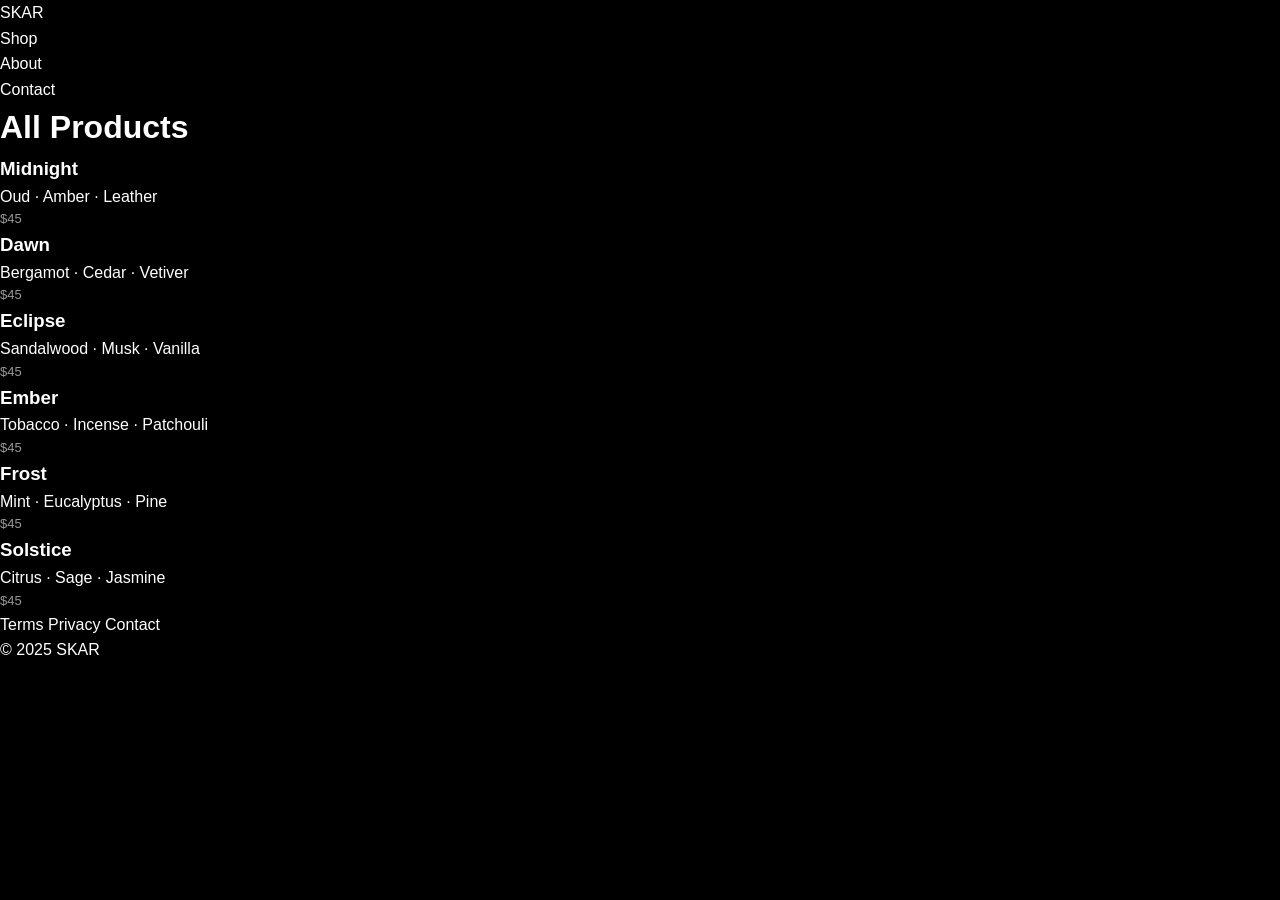
==== commit 20508271: "Depoly Signed-off-by: Mostafa Dahab <mostafa@dahab.io>" ====
--- a/shop.html
+++ b/shop.html
@@ -3,7 +3,22 @@
 <head>
     <meta charset="UTF-8">
     <meta name="viewport" content="width=device-width, initial-scale=1.0">
+    <meta name="description" content="Shop SKAR perfumes — Curated fragrances inspired by the Middle East.">
+    <meta name="keywords" content="SKAR, perfume, fragrance, shop, Riyadh, luxury">
+    <meta name="author" content="SKAR">
+    
+    <!-- Open Graph / Facebook -->
+    <meta property="og:type" content="website">
+    <meta property="og:title" content="Shop — SKAR">
+    <meta property="og:description" content="Curated fragrances inspired by the Middle East.">
+    
+    <!-- Twitter -->
+    <meta name="twitter:card" content="summary_large_image">
+    <meta name="twitter:title" content="Shop — SKAR">
+    <meta name="twitter:description" content="Curated fragrances inspired by the Middle East.">
+    
     <title>Shop — SKAR</title>
+    <link rel="icon" type="image/svg+xml" href="favicon.svg">
     <link rel="stylesheet" href="style.css">
 </head>
 <body>
--- a/style.css
+++ b/style.css
@@ -231,7 +231,7 @@
 
 .product-price {
     font-size: 0.8125rem;
-    color: var(--color-black);
+    color: var(--color-gray-medium);
     font-weight: var(--font-weight-medium);
     display: flex;
     align-items: center;
@@ -242,7 +242,7 @@
     width: 14px;
     height: 16px;
     filter: invert(1);
-    opacity: 0.9;
+    opacity: 0.6;
 }
 
 .price-amount {
